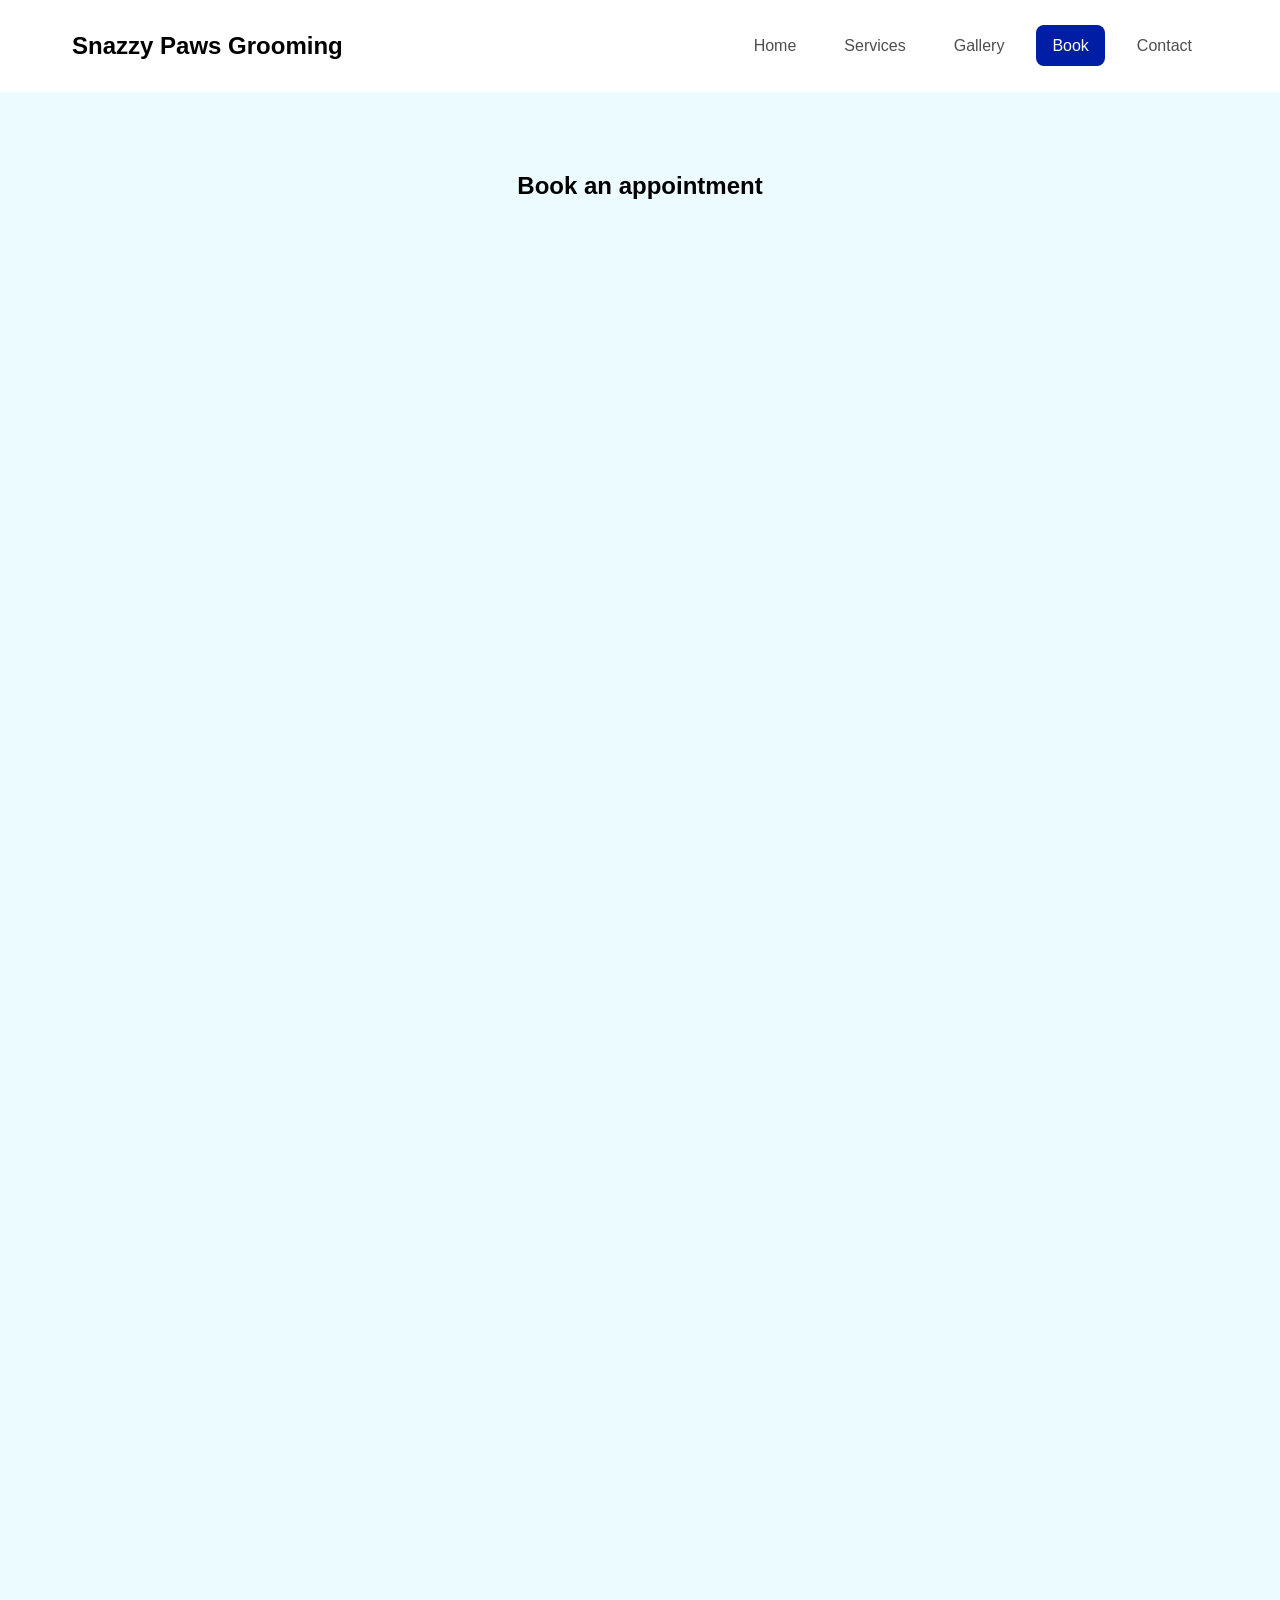
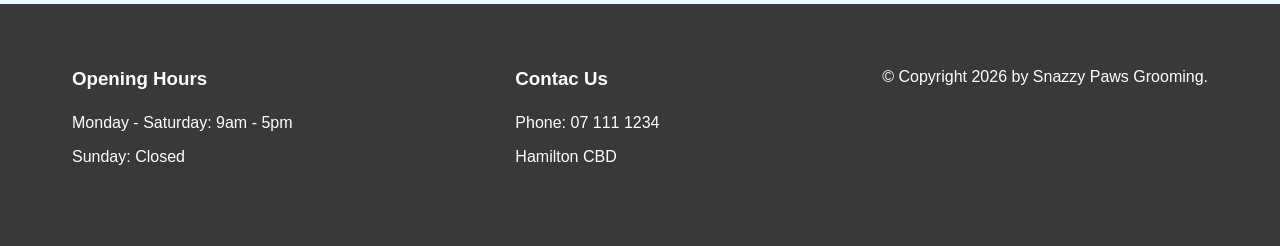
==== booking.html @ c70ac974 "initial upload" ====
<!doctype html>
<html>
  <head>
    <meta charset="utf-8" />
    <meta name="viewport" content="width=device-width, initial-scale=1" />
    <title>Book an appointment</title>
    <meta
      name="description"
      content="ook your dog's grooming appointment with Snazzy Paws Grooming."
    />
    <link rel="stylesheet" href="css/my-css.css" />
  </head>
  <body>
    <!--header-->
    <header>
      <nav class="nav">
        <div class="container">
          <!--company name-->
          <a href="index.html" class="logo">Snazzy Paws Grooming</a>
          <!--navigation menu-->
          <ul class="nav-menu">
            <li><a href="index.html">Home</a></li>
            <li><a href="services.html">Services</a></li>
            <li><a href="gallery.html">Gallery</a></li>
            <li><a href="booking.html" class="active">Book</a></li>
            <li><a href="contact.html">Contact</a></li>
          </ul>
        </div>
      </nav>
    </header>
    <!--main content-->
    <main>
      <section class="top-section">
        <div class="container">
          <h1>Book an appointment</h1>
          <div class="booking-form">
            <iframe
              src="https://docs.google.com/forms/d/e/1FAIpQLScihRfEnSFNhWQ0E757ZgEU-pZeS2STolBmIwul7D-UWzgSFw/viewform?embedded=true"
              width="100%"
              height="1300"
              frameborder="0"
              marginheight="0"
              marginwidth="0"
              >Loading…</iframe
            >
          </div>
        </div>
      </section>
    </main>

    <!--footer-->
    <footer>
      <div class="container">
        <div>
          <h3>Opening Hours</h3>
          <p>Monday - Saturday: 9am - 5pm</p>
          <p>Sunday: Closed</p>
        </div>
        <div>
          <h3>Contac Us</h3>
          <p>Phone: 07 111 1234</p>
          <p>Hamilton CBD</p>
        </div>
        <p class="copyright">&copy; Copyright 2026 by Snazzy Paws Grooming.</p>
      </div>
    </footer>
  </body>
</html>
---- css/my-css.css ----
/* global */
/* universal box sizing */
* {
  margin: 0;
  padding: 0;
  box-sizing: border-box;
}

/* set body font type */
body {
  font-family: Arial, Helvetica, sans-serif;
}

/* text position is center and set space after */
h1 {
  text-align: center;
  margin-bottom: 1.5rem;
}

/* other heading have space after */
h2,
h3,
h4,
h5,
h6 {
  margin-bottom: 1.5rem;
}

p {
  margin-bottom: 1rem;
}

/* set max size and padding around the box*/
.container {
  max-width: 1200px;
  padding: 2rem;
  margin: 0 auto;
}

/* style the top navigation bar */
.nav .container {
  display: flex;
  justify-content: space-between;
  align-items: center;
}

/* style the logo on the navigation bar */
.logo {
  text-decoration: none;
  font-size: 1.5rem;
  font-weight: bold;
  color: black;
}

/* style the navigation menu items */
.nav-menu {
  display: flex;
  gap: 1rem;
  list-style: none;
}

.nav-menu a {
  text-decoration: none;
  padding: 0.75rem 1rem;
  border-radius: 0.5rem;
  color: rgb(78, 78, 78);
}
.nav-menu a:hover,
a.active {
  background-color: #001ea5;
  color: white;
}

/* buttons */
.button {
  display: inline-block;
  padding: 1rem 5rem;
  font-size: 1rem;
  border-radius: 0.5rem;
  cursor: pointer;
  border-color: #001ea5;
  text-decoration: none;
}
.btn-cta {
  background-color: #140664;
  color: rgb(0, 0, 0);
}

/* style the call-to-action button. background is blue so font colour set to white */
.btn-booknow {
  background-color: #ffffff;
  color: #001ea5;
  border: 2px solid white;
}
.btn-booknow:hover {
  background-color: #001ea5;
  color: white;
  border-color: white;
}

/* stayling page description on each page except the main home page */
.section-description {
  font-size: 1.3rem;
  color: #555;
  text-align: center;
  margin-bottom: 2rem;
}

/* intro section on home page */
.intro {
  background-color: rgb(229, 237, 253);
  padding: 2rem 0;
}

.intro .container {
  display: flex;
  align-items: center;
  justify-content: space-between;
  gap: 2rem;
}

.right-col-photo img {
  max-width: 100%;
  height: auto;
  border-radius: 10px;
}

/* why choose us section on home page*/
.why-us {
  padding: 2rem 0;
  text-align: center;
}

.row {
  display: flex;
  justify-content: center;
  gap: 5rem;
  margin-top: 2rem;
}

/* call to action section on home page */
.call-to-action {
  background-color: #001ea5;
  color: #ffffff;
  text-align: center;
  padding: 2rem 0;
}

/* the main top section on pages other than the home page*/
.top-section {
  padding: 3rem 0;
  background-color: rgb(236, 251, 255);
}

/* service table */
.service-table {
  margin-top: 4rem;
  width: 100%;
  background-color: #fff;
  box-shadow: 0 2px 8px rgba(0, 0, 0, 0.1);
}

.service-table th {
  background-color: #273366;
  color: white;
  text-align: center;
  padding: 1rem;
}

.service-table td {
  padding: 1rem 3rem;
  border-bottom: 1px solid #bdbdbd;
  vertical-align: top;
}

/* show gallery images in grid 4x4 */
.gallery {
  display: grid;
  grid-template-columns: repeat(4, 1fr);
  gap: 10px;
}

.gallery img {
  width: 100%;
  height: auto;
  object-fit: cover;
  border-radius: 6px;
}

/* center the google form on book page*/
.booking-form {
  display: flex;
  justify-content: center;
}
/* footer */
footer {
  padding: 2rem 0;
  background-color: rgb(57, 57, 57);
  color: white;
}

footer .container {
  display: flex;
  justify-content: space-between;
  gap: 2rem;
}

/* responsive tablet size */
@media (max-width: 768px) {
  /* re-arrange navigation items to vertical column */
  .nav .container {
    flex-direction: column;
    align-items: center;
    gap: 1rem;
  }
  .nav-menu {
    flex-direction: column;
    align-items: center;
    gap: 1rem;
  }

  /* button width filled across the page */
  .button {
    width: 100%;
  }

  /* reduce the space between the table and heading  */
  .service-table {
    margin-top: 1rem;
  }

  /* reduce the space inside each cell */
  .service-table td,
  .service-table t {
    padding: 0.5rem;
  }

  /* change the footer items to vetical column */
  footer .container {
    flex-direction: column;
    text-align: center;
    gap: 1.5rem;
  }

  .row {
    flex-direction: column;
    gap: 2rem;
  }

  .gallery {
    grid-template-columns: repeat(2, 1fr);
  }

  .intro .container {
    flex-direction: column;
    text-align: center;
  }
  .right-col-photo {
    justify-content: center;
  }
}

/* responsive mobile size */
@media (max-width: 600px) {
  .gallery {
    grid-template-columns: 1fr;
  }
}
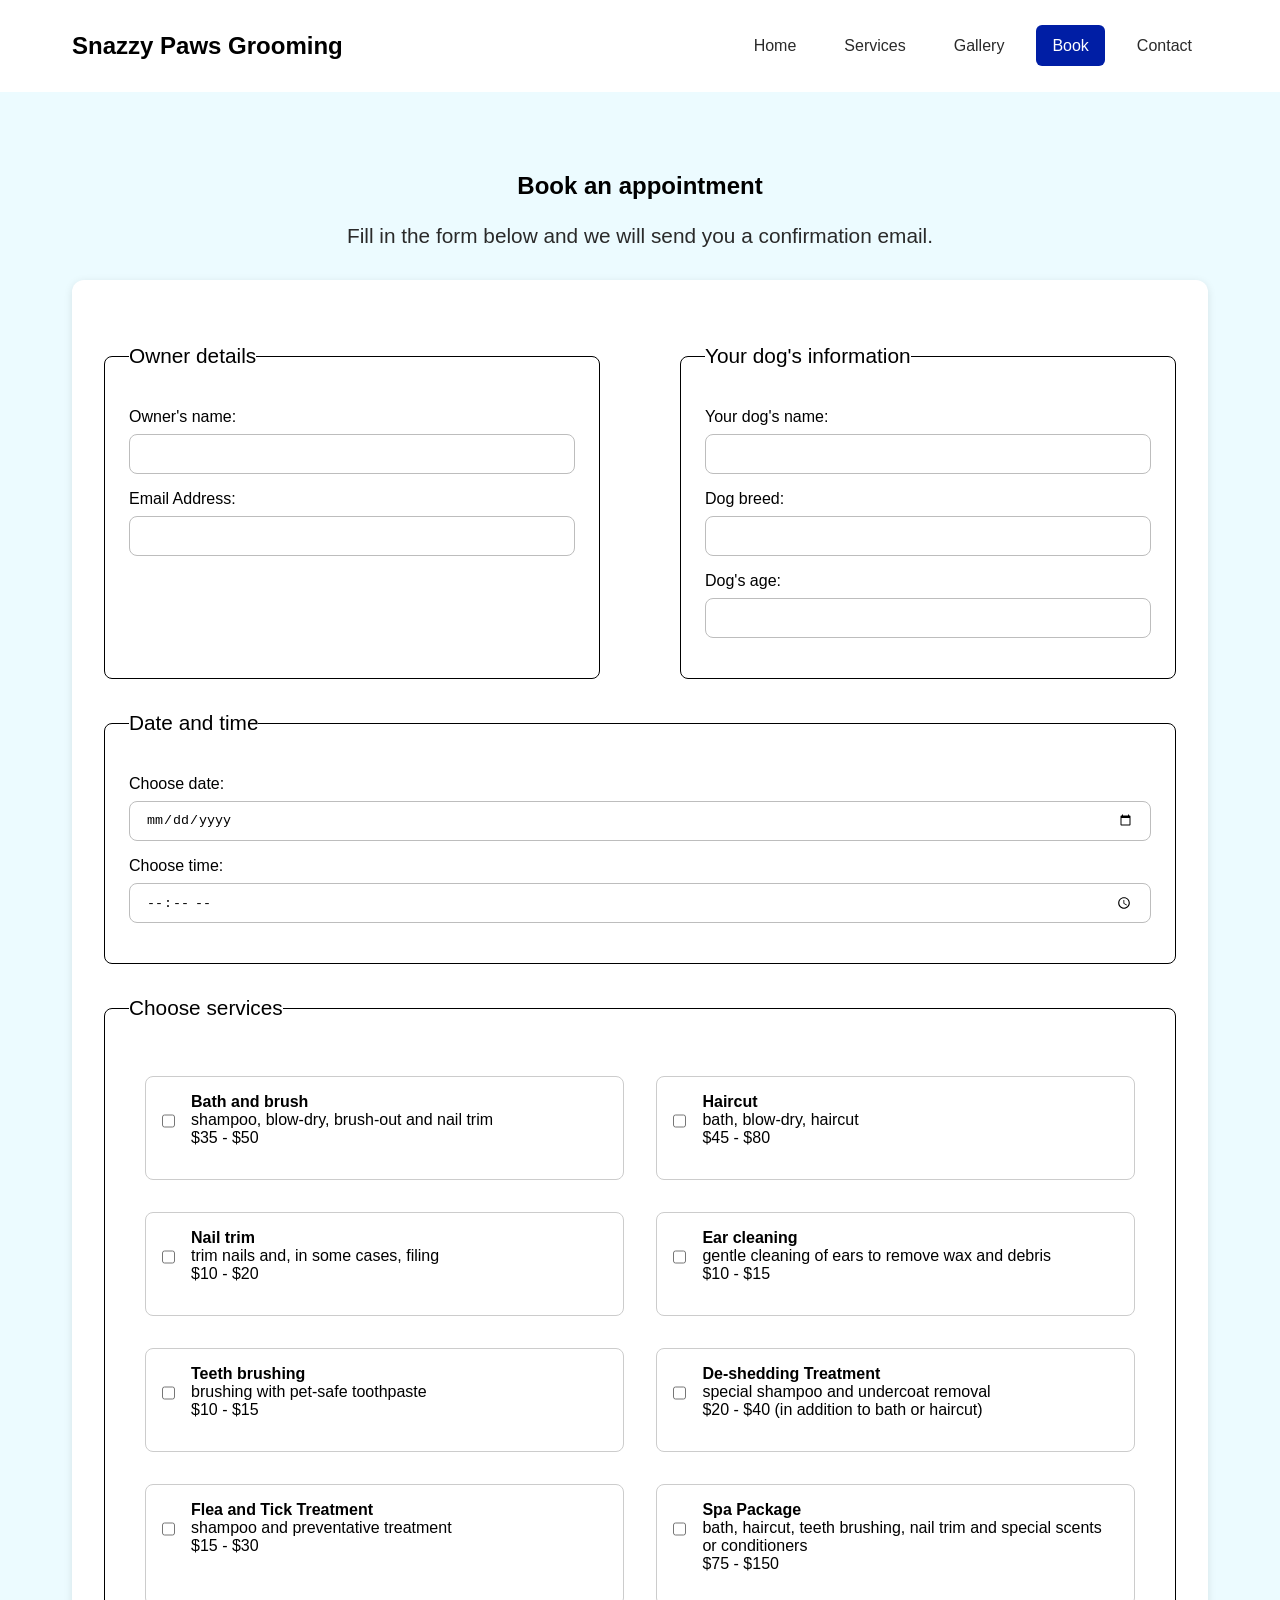
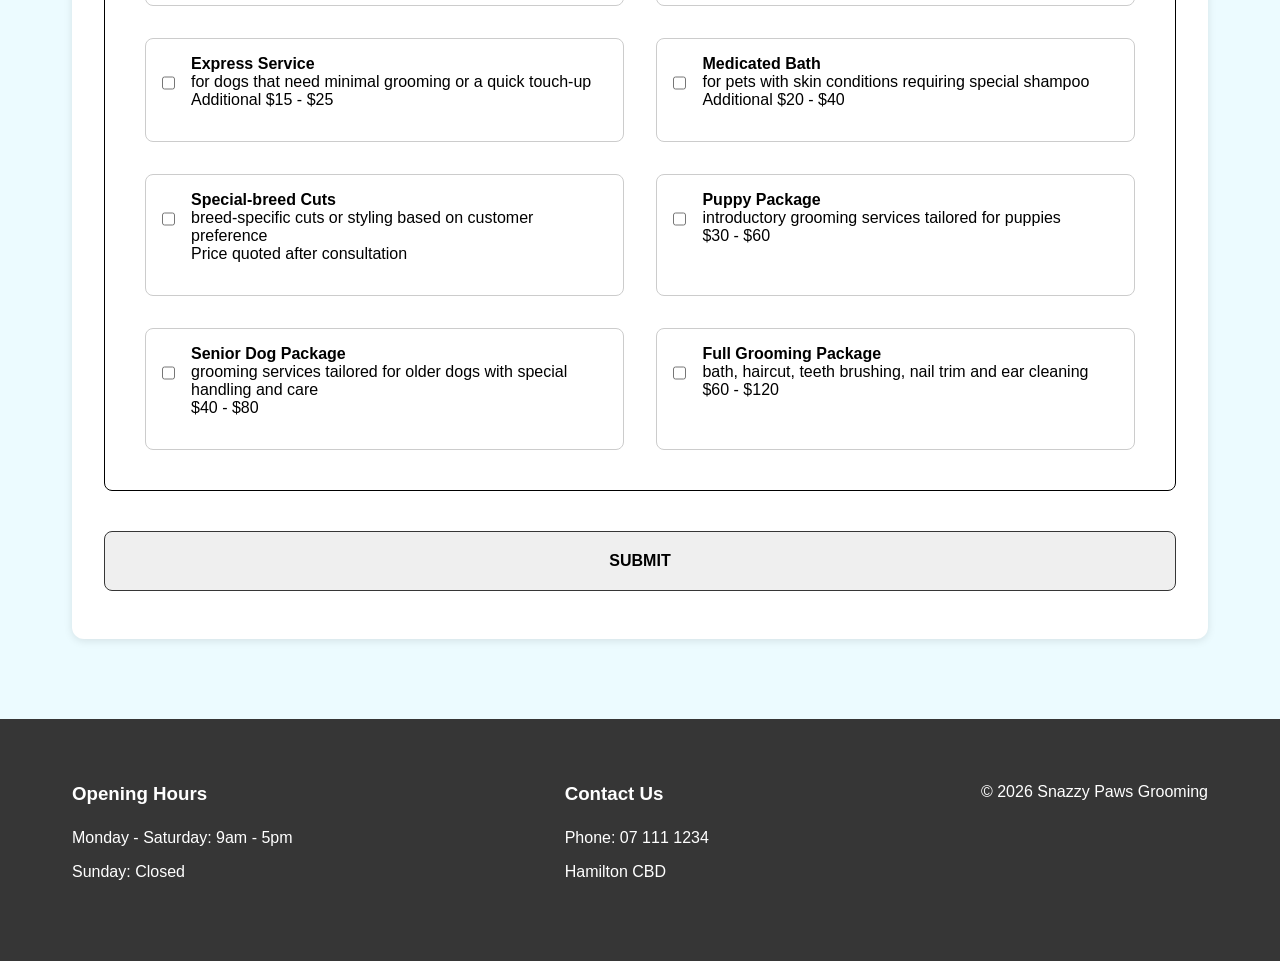
==== commit 1960e751: "Add files via upload" ====
--- a/booking.html
+++ b/booking.html
@@ -6,14 +6,14 @@
     <title>Book an appointment</title>
     <meta
       name="description"
-      content="ook your dog's grooming appointment with Snazzy Paws Grooming."
+      content="Book your dog's grooming appointment with Snazzy Paws Grooming."
     />
     <link rel="stylesheet" href="css/my-css.css" />
   </head>
   <body>
     <!--header-->
     <header>
-      <nav class="nav">
+      <nav class="nav" aria-label="top navigation">
         <div class="container">
           <!--company name-->
           <a href="index.html" class="logo">Snazzy Paws Grooming</a>
@@ -22,7 +22,9 @@
             <li><a href="index.html">Home</a></li>
             <li><a href="services.html">Services</a></li>
             <li><a href="gallery.html">Gallery</a></li>
-            <li><a href="booking.html" class="active">Book</a></li>
+            <li>
+              <a href="booking.html" class="active" aria-current="page">Book</a>
+            </li>
             <li><a href="contact.html">Contact</a></li>
           </ul>
         </div>
@@ -33,17 +35,266 @@
       <section class="top-section">
         <div class="container">
           <h1>Book an appointment</h1>
-          <div class="booking-form">
-            <iframe
-              src="https://docs.google.com/forms/d/e/1FAIpQLScihRfEnSFNhWQ0E757ZgEU-pZeS2STolBmIwul7D-UWzgSFw/viewform?embedded=true"
-              width="100%"
-              height="1300"
-              frameborder="0"
-              marginheight="0"
-              marginwidth="0"
-              >Loading…</iframe
-            >
-          </div>
+          <p class="section-description">
+            Fill in the form below and we will send you a confirmation email.
+          </p>
+          <!--booking form starts -->
+          <form class="booking-form" action="#">
+            <div class="row">
+              <!--owner details-->
+              <fieldset>
+                <legend>Owner details</legend>
+                <label for="owner-name">Owner's name:</label>
+                <input type="text" id="owner-name" name="owner-name" required />
+                <label for="email">Email Address:</label>
+                <input type="email" id="email" name="email" required />
+              </fieldset>
+
+              <!--dog details-->
+              <fieldset>
+                <legend>Your dog's information</legend>
+                <label for="dog-name">Your dog's name: </label>
+                <input type="text" id="dog-name" name="dog-name" required />
+                <label for="dog-breed">Dog breed: </label>
+                <input type="text" id="dog-breed" name="dog-breed" />
+                <label for="dog-age">Dog's age: </label>
+                <input type="number" id="dog-age" name="dog-age" min="0" />
+              </fieldset>
+            </div>
+
+            <!--date and time-->
+            <div class="row">
+              <fieldset>
+                <legend>Date and time</legend>
+                <label for="date">Choose date: </label>
+                <input type="date" id="date" name="date" />
+                <label for="time">Choose time: </label>
+                <input type="time" id="time" name="time" />
+              </fieldset>
+            </div>
+
+            <!--services-->
+            <div class="row">
+              <fieldset>
+                <legend>Choose services</legend>
+                <div class="service-items">
+                  <div class="service-item">
+                    <input
+                      type="checkbox"
+                      id="bath-and-brush"
+                      name="services"
+                      value="bath-and-brush"
+                    />
+                    <label for="bath-and-brush">
+                      <strong>Bath and brush</strong>
+                      <p>
+                        shampoo, blow-dry, brush-out and nail trim<br />$35 -
+                        $50
+                      </p>
+                    </label>
+                  </div>
+                  <div class="service-item">
+                    <input
+                      type="checkbox"
+                      id="haircut"
+                      name="services"
+                      value="haircut"
+                    />
+                    <label for="haircut">
+                      <strong>Haircut</strong>
+                      <p>bath, blow-dry, haircut <br />$45 - $80</p></label
+                    >
+                  </div>
+                  <div class="service-item">
+                    <input
+                      type="checkbox"
+                      id="nail-trim"
+                      name="services"
+                      value="nail-trim"
+                    />
+                    <label for="nail-trim">
+                      <strong>Nail trim</strong>
+                      <p>
+                        trim nails and, in some cases, filing<br />$10 - $20
+                      </p>
+                    </label>
+                  </div>
+                  <div class="service-item">
+                    <input
+                      type="checkbox"
+                      id="ear-cleaning"
+                      name="services"
+                      value="ear-cleaning"
+                    />
+                    <label for="ear-cleaning"
+                      ><strong>Ear cleaning</strong>
+                      <p>
+                        gentle cleaning of ears to remove wax and debris<br />$10
+                        - $15
+                      </p>
+                    </label>
+                  </div>
+                  <div class="service-item">
+                    <input
+                      type="checkbox"
+                      id="teeth-brushing"
+                      name="services"
+                      value="teeth-brushing"
+                    />
+                    <label for="teeth-brushing"
+                      ><strong>Teeth brushing</strong>
+                      <p>
+                        brushing with pet-safe toothpaste<br />$10 - $15
+                      </p></label
+                    >
+                  </div>
+                  <div class="service-item">
+                    <input
+                      type="checkbox"
+                      id="de-shedding"
+                      name="services"
+                      value="de-shedding"
+                    />
+                    <label for="de-shedding">
+                      <strong>De-shedding Treatment</strong>
+                      <p>
+                        special shampoo and undercoat removal
+                        <br />$20 - $40 (in addition to bath or haircut)
+                      </p>
+                    </label>
+                  </div>
+                  <div class="service-item">
+                    <input
+                      type="checkbox"
+                      id="flea-tick"
+                      name="services"
+                      value="flea-tick"
+                    />
+                    <label for="flea-tick">
+                      <strong>Flea and Tick Treatment</strong>
+                      <p>shampoo and preventative treatment <br />$15 - $30</p>
+                    </label>
+                  </div>
+                  <div class="service-item">
+                    <input
+                      type="checkbox"
+                      id="spa-package"
+                      name="services"
+                      value="spa-package"
+                    />
+                    <label for="spa-package">
+                      <strong>Spa Package</strong>
+                      <p>
+                        bath, haircut, teeth brushing, nail trim and special
+                        scents or conditioners <br />$75 - $150
+                      </p>
+                    </label>
+                  </div>
+                  <div class="service-item">
+                    <input
+                      type="checkbox"
+                      id="express-service"
+                      name="services"
+                      value="express-service"
+                    />
+                    <label for="express-service">
+                      <strong>Express Service</strong>
+                      <p>
+                        for dogs that need minimal grooming or a quick touch-up
+                        <br />Additional $15 - $25
+                      </p>
+                    </label>
+                  </div>
+                  <div class="service-item">
+                    <input
+                      type="checkbox"
+                      id="medicated-bath"
+                      name="services"
+                      value="medicated-bath"
+                    />
+                    <label for="medicated-bath">
+                      <strong>Medicated Bath</strong>
+                      <p>
+                        for pets with skin conditions requiring special shampoo
+                        <br />Additional $20 - $40
+                      </p>
+                    </label>
+                  </div>
+                  <div class="service-item">
+                    <input
+                      type="checkbox"
+                      id="special-breed-cuts"
+                      name="services"
+                      value="special-breed-cuts"
+                    />
+                    <label for="special-breed-cuts">
+                      <strong>Special-breed Cuts</strong>
+                      <p>
+                        breed-specific cuts or styling based on customer
+                        preference
+                        <br />Price quoted after consultation
+                      </p>
+                    </label>
+                  </div>
+                  <div class="service-item">
+                    <input
+                      type="checkbox"
+                      id="puppy-package"
+                      name="services"
+                      value="puppy-package"
+                    />
+                    <label for="puppy-package">
+                      <strong>Puppy Package</strong>
+                      <p>
+                        introductory grooming services tailored for puppies
+                        <br />$30 - $60
+                      </p>
+                    </label>
+                  </div>
+                  <div class="service-item">
+                    <input
+                      type="checkbox"
+                      id="senior-dog-package"
+                      name="services"
+                      value="senior-dog-package"
+                    />
+                    <label for="senior-dog-package">
+                      <strong>Senior Dog Package</strong>
+                      <p>
+                        grooming services tailored for older dogs with special
+                        handling and care
+                        <br />$40 - $80
+                      </p>
+                    </label>
+                  </div>
+                  <div class="service-item">
+                    <input
+                      type="checkbox"
+                      id="full-grooming-package"
+                      name="services"
+                      value="full-grooming-package"
+                    />
+                    <label for="full-grooming-package">
+                      <strong>Full Grooming Package</strong>
+                      <p>
+                        bath, haircut, teeth brushing, nail trim and ear
+                        cleaning
+                        <br />$60 - $120
+                      </p>
+                    </label>
+                  </div>
+                </div>
+              </fieldset>
+            </div>
+            <div class="submit">
+              <input
+                type="submit"
+                class="submit-button"
+                value="SUBMIT"
+                aria-label="Submit booking request form"
+              />
+            </div>
+          </form>
         </div>
       </section>
     </main>
@@ -57,11 +308,11 @@
           <p>Sunday: Closed</p>
         </div>
         <div>
-          <h3>Contac Us</h3>
+          <h3>Contact Us</h3>
           <p>Phone: 07 111 1234</p>
           <p>Hamilton CBD</p>
         </div>
-        <p class="copyright">&copy; Copyright 2026 by Snazzy Paws Grooming.</p>
+        <p>&copy; 2026 Snazzy Paws Grooming</p>
       </div>
     </footer>
   </body>
--- a/css/my-css.css
+++ b/css/my-css.css
@@ -6,18 +6,18 @@
   box-sizing: border-box;
 }
 
-/* set body font type */
+/* set body default font for the entire website */
 body {
   font-family: Arial, Helvetica, sans-serif;
 }
 
-/* text position is center and set space after */
+/* center page headings and add space */
 h1 {
   text-align: center;
   margin-bottom: 1.5rem;
 }
 
-/* other heading have space after */
+/* add spacing below secondary headings */
 h2,
 h3,
 h4,
@@ -30,21 +30,21 @@
   margin-bottom: 1rem;
 }
 
-/* set max size and padding around the box*/
+/* set max size for containers and add spacing below */
 .container {
   max-width: 1200px;
   padding: 2rem;
   margin: 0 auto;
 }
 
-/* style the top navigation bar */
+/* arrange the logo and navigation menu in a horizontal row */
 .nav .container {
   display: flex;
   justify-content: space-between;
   align-items: center;
 }
 
-/* style the logo on the navigation bar */
+/* style the business logo link */
 .logo {
   text-decoration: none;
   font-size: 1.5rem;
@@ -52,7 +52,7 @@
   color: black;
 }
 
-/* style the navigation menu items */
+/* display navigation links in a horizontal row */
 .nav-menu {
   display: flex;
   gap: 1rem;
@@ -62,8 +62,8 @@
 .nav-menu a {
   text-decoration: none;
   padding: 0.75rem 1rem;
-  border-radius: 0.5rem;
-  color: rgb(78, 78, 78);
+  border-radius: 6px;
+  color: #2a2a2a;
 }
 .nav-menu a:hover,
 a.active {
@@ -71,26 +71,57 @@
   color: white;
 }
 
-/* buttons */
-.button {
+/* intro section on the home page */
+.intro {
+  background-color: rgb(229, 237, 253);
+  padding: 2rem 0;
+}
+
+.intro .container {
+  display: flex;
+  align-items: center;
+  justify-content: space-between;
+}
+
+.right-col-photo img {
+  max-width: 100%;
+  height: auto;
+  border-radius: 12px;
+}
+
+/* why-choose-us section on the home page*/
+.why-us {
+  padding: 2rem 0;
+  text-align: center;
+}
+
+.row {
+  display: flex;
+  justify-content: center;
+  gap: 5rem;
+  margin-top: 2rem;
+}
+
+/* call to action section on the home page */
+.call-to-action {
+  background-color: #001ea5;
+  color: #ffffff;
+  text-align: center;
+  padding: 2rem 0;
+}
+
+/* style the call-to-action button */
+.btn-booknow {
   display: inline-block;
   padding: 1rem 5rem;
   font-size: 1rem;
-  border-radius: 0.5rem;
+  border-radius: 12px;
   cursor: pointer;
-  border-color: #001ea5;
-  text-decoration: none;
-}
-.btn-cta {
-  background-color: #140664;
-  color: rgb(0, 0, 0);
-}
-
-/* style the call-to-action button. background is blue so font colour set to white */
-.btn-booknow {
   background-color: #ffffff;
   color: #001ea5;
   border: 2px solid white;
+  text-decoration: none;
+  font-weight: 600;
 }
 .btn-booknow:hover {
   background-color: #001ea5;
@@ -98,61 +129,21 @@
   border-color: white;
 }
 
-/* stayling page description on each page except the main home page */
-.section-description {
-  font-size: 1.3rem;
-  color: #555;
-  text-align: center;
-  margin-bottom: 2rem;
-}
-
-/* intro section on home page */
-.intro {
-  background-color: rgb(229, 237, 253);
-  padding: 2rem 0;
-}
-
-.intro .container {
-  display: flex;
-  align-items: center;
-  justify-content: space-between;
-  gap: 2rem;
-}
-
-.right-col-photo img {
-  max-width: 100%;
-  height: auto;
-  border-radius: 10px;
-}
-
-/* why choose us section on home page*/
-.why-us {
-  padding: 2rem 0;
-  text-align: center;
-}
-
-.row {
-  display: flex;
-  justify-content: center;
-  gap: 5rem;
-  margin-top: 2rem;
-}
-
-/* call to action section on home page */
-.call-to-action {
-  background-color: #001ea5;
-  color: #ffffff;
-  text-align: center;
-  padding: 2rem 0;
-}
-
-/* the main top section on pages other than the home page*/
+/* page header section on pages */
 .top-section {
   padding: 3rem 0;
   background-color: rgb(236, 251, 255);
 }
 
-/* service table */
+/* style page descriptions below the page headings */
+.section-description {
+  font-size: 1.3rem;
+  color: #2a2a2a;
+  text-align: center;
+  margin-bottom: 2rem;
+}
+
+/* styling service and pricing table on the service page */
 .service-table {
   margin-top: 4rem;
   width: 100%;
@@ -173,10 +164,10 @@
   vertical-align: top;
 }
 
-/* show gallery images in grid 4x4 */
+/* show gallery images in a 4 column grid on the gallery page */
 .gallery {
   display: grid;
-  grid-template-columns: repeat(4, 1fr);
+  grid-template-columns: auto auto auto auto;
   gap: 10px;
 }
 
@@ -187,82 +178,187 @@
   border-radius: 6px;
 }
 
-/* center the google form on book page*/
+/* layout used for the contact form and google map on the contact page */
+.column {
+  width: 100%;
+}
+
+/* booking form on the booking page */
 .booking-form {
-  display: flex;
-  justify-content: center;
-}
-/* footer */
+  padding: 2rem;
+  background-color: #fff;
+  box-shadow: 0 2px 8px rgba(0, 0, 0, 0.1);
+  border-radius: 12px;
+}
+
+.booking-form legend {
+  margin-bottom: 1rem;
+  font-size: 1.3rem;
+}
+
+.booking-form fieldset {
+  border: 1px solid;
+  padding: 1.5rem;
+  border-radius: 8px;
+  width: 100%;
+}
+
+.booking-form label {
+  display: block;
+}
+
+/* style text inputs and form controls */
+.booking-form input {
+  width: 100%;
+  height: 40px;
+  margin: 0.5rem 0 1rem 0;
+  border-radius: 8px;
+  border: 1px solid #bdbdbd;
+  padding: 0 1rem;
+}
+
+/* display service items in a two column grid in the booking form */
+.service-items {
+  display: grid;
+  grid-template-columns: auto auto;
+}
+
+/* booking form - individual service card */
+.service-item {
+  display: flex;
+  gap: 1rem;
+  align-items: flex-start;
+  border: 1px solid #ccc;
+  border-radius: 8px;
+  padding: 1rem;
+  margin: 1rem;
+}
+
+/* booking form checkbox - prevent from stretching to full width*/
+.service-item input {
+  width: auto;
+}
+
+/* contact form - comment box styling */
+textarea {
+  width: 100%;
+  height: 120px;
+  border-radius: 8px;
+  border-color: #bdbdbd;
+}
+
+/* add spacing above the submit button */
+.submit {
+  margin-top: 2rem;
+}
+
+/* override default input styling for the submit button */
+.booking-form .submit-button {
+  height: 60px;
+  border-radius: 8px;
+  border: solid 1px #363636;
+  font-size: 1rem;
+  font-weight: 600;
+  cursor: pointer;
+}
+
+.submit-button:hover {
+  background-color: #140664;
+  color: #ffffff;
+}
+
+/* footer across all pages */
 footer {
   padding: 2rem 0;
-  background-color: rgb(57, 57, 57);
+  background-color: #363636;
   color: white;
 }
 
 footer .container {
   display: flex;
   justify-content: space-between;
-  gap: 2rem;
-}
-
-/* responsive tablet size */
+}
+
+/* tablet size layout */
 @media (max-width: 768px) {
-  /* re-arrange navigation items to vertical column */
+  /* re-arrange logo and navigation vertically */
   .nav .container {
     flex-direction: column;
     align-items: center;
-    gap: 1rem;
-  }
+    gap: 3rem;
+  }
+
+  /* reduce spacing between navigation items */
   .nav-menu {
-    flex-direction: column;
-    align-items: center;
-    gap: 1rem;
-  }
-
-  /* button width filled across the page */
-  .button {
+    gap: 0.5rem;
+  }
+
+  /* make booknow button span across the screen */
+  .btn-booknow {
     width: 100%;
   }
 
-  /* reduce the space between the table and heading  */
+  /* reduce the space above the services table  */
   .service-table {
     margin-top: 1rem;
   }
 
-  /* reduce the space inside each cell */
+  /* reduce table cell padding on smaller screens */
   .service-table td,
-  .service-table t {
+  .service-table th {
     padding: 0.5rem;
   }
 
-  /* change the footer items to vetical column */
+  /* stack row content vertically */
+  .row {
+    flex-direction: column;
+    gap: 2rem;
+  }
+
+  /* display gallery images in two columns */
+  .gallery {
+    grid-template-columns: auto auto;
+  }
+
+  /* stack intro content vertically */
+  .intro .container {
+    flex-direction: column;
+    text-align: center;
+  }
+
+  /* reduce form padding */
+  .booking-form {
+    padding: 1rem;
+  }
+  /* stack footer content vertically */
   footer .container {
     flex-direction: column;
     text-align: center;
     gap: 1.5rem;
   }
-
-  .row {
-    flex-direction: column;
-    gap: 2rem;
-  }
-
+}
+
+/* movile layout */
+@media (max-width: 600px) {
+  /* diplay navigation links as a vertical menu */
+  .nav-menu {
+    flex-direction: column;
+    align-items: center;
+    gap: 1.5rem;
+  }
+
+  /* reduce container padding to maximise screen space */
+  .top-section .container {
+    padding: 0.5rem;
+  }
+
+  /* display gallery images in a single column */
   .gallery {
-    grid-template-columns: repeat(2, 1fr);
-  }
-
-  .intro .container {
-    flex-direction: column;
-    text-align: center;
-  }
-  .right-col-photo {
-    justify-content: center;
-  }
-}
-
-/* responsive mobile size */
-@media (max-width: 600px) {
-  .gallery {
-    grid-template-columns: 1fr;
-  }
-}
+    grid-template-columns: auto;
+  }
+
+  /* booking form - display service cards in a single column */
+  .service-items {
+    grid-template-columns: auto;
+  }
+}
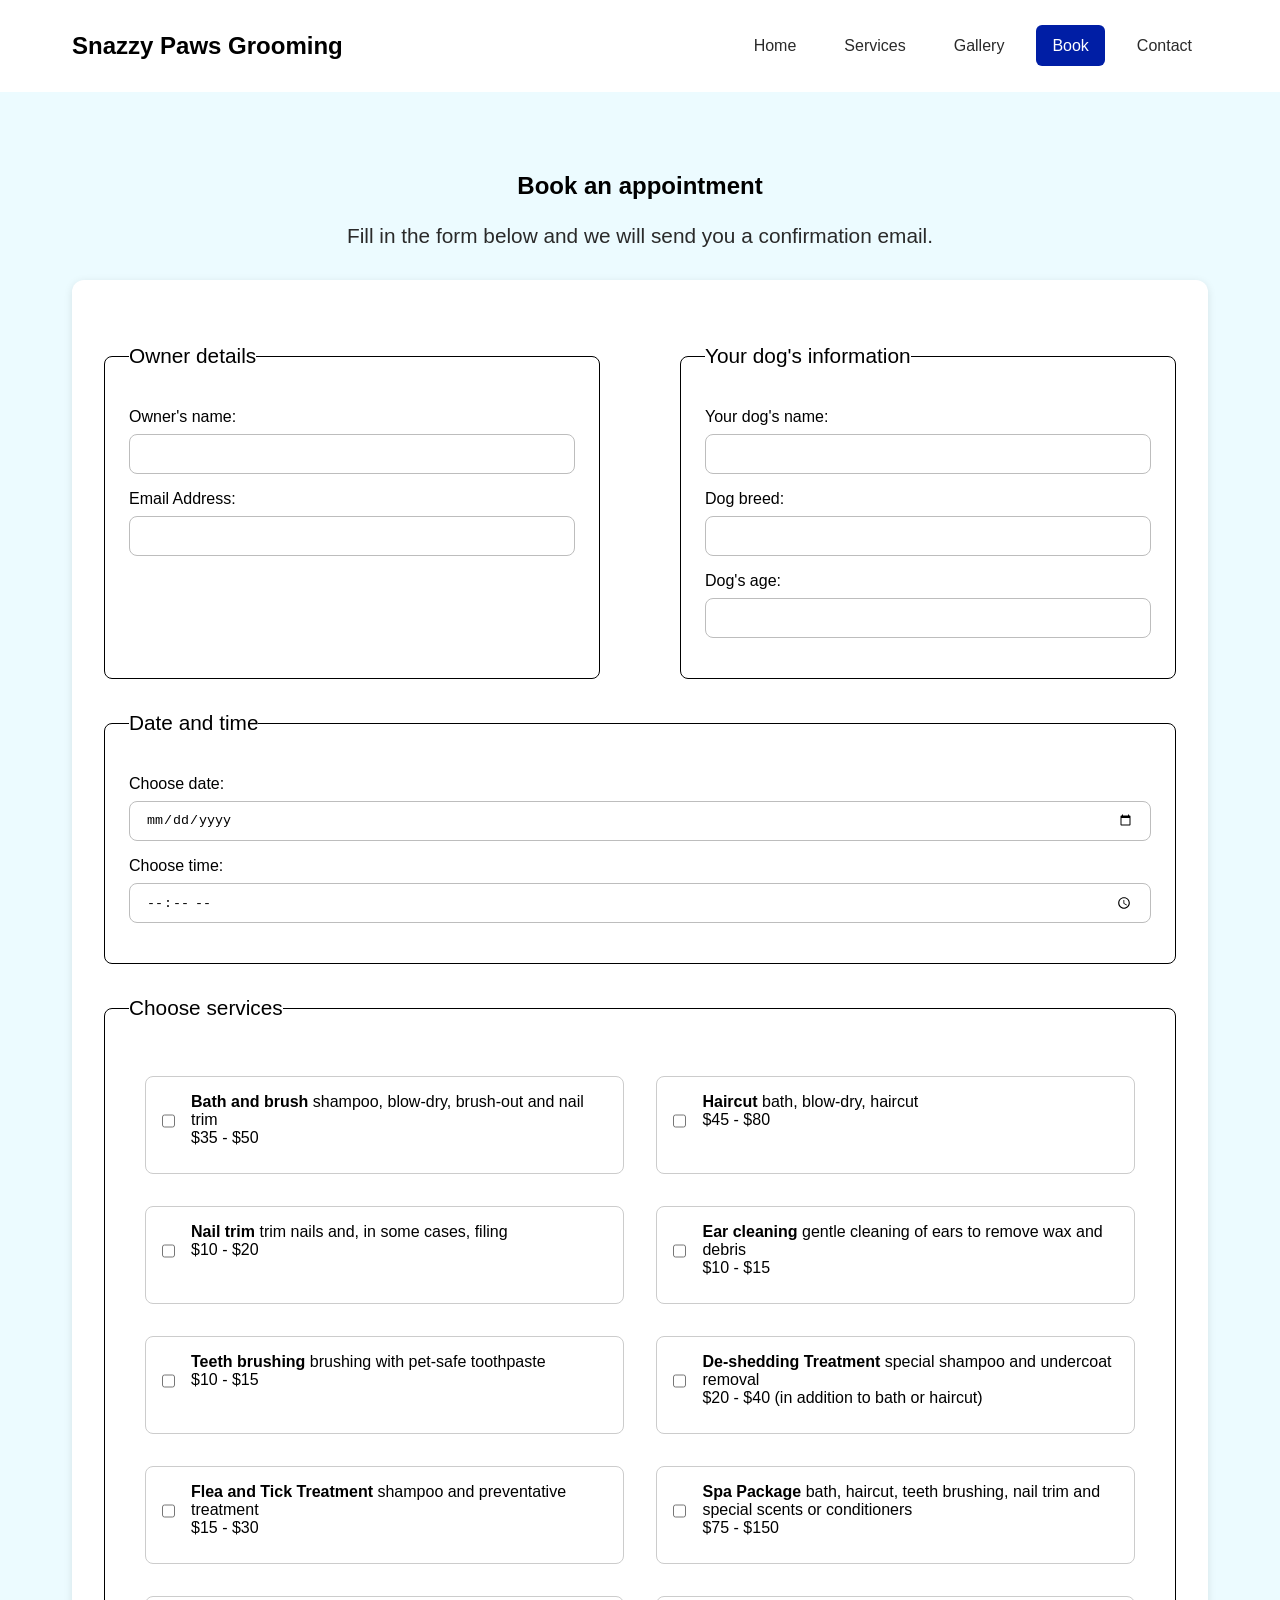
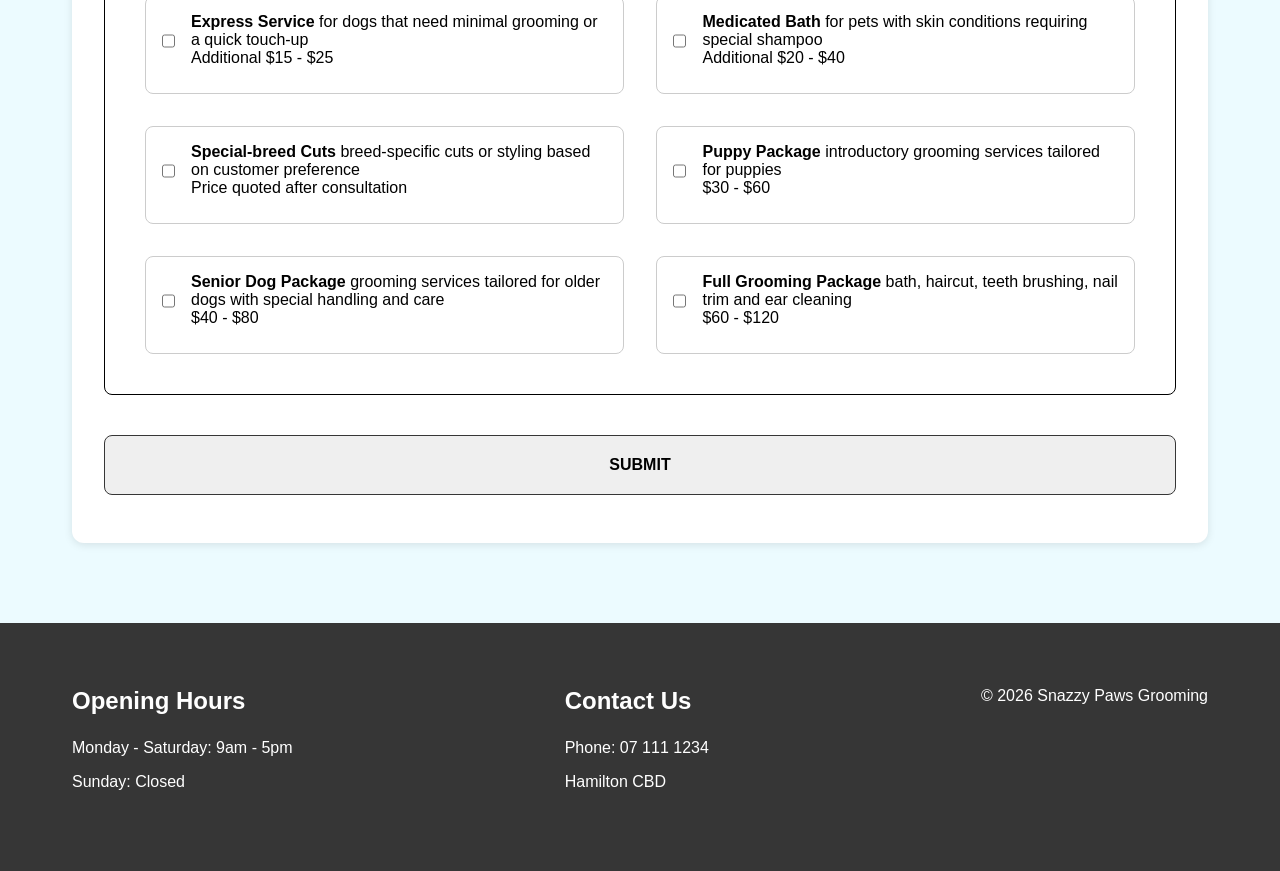
==== commit eddaa9f9: "Add files via upload html updated" ====
--- a/booking.html
+++ b/booking.html
@@ -1,319 +1,242 @@
 <!doctype html>
-<html>
-  <head>
-    <meta charset="utf-8" />
-    <meta name="viewport" content="width=device-width, initial-scale=1" />
-    <title>Book an appointment</title>
-    <meta
-      name="description"
-      content="Book your dog's grooming appointment with Snazzy Paws Grooming."
-    />
-    <link rel="stylesheet" href="css/my-css.css" />
-  </head>
-  <body>
-    <!--header-->
-    <header>
-      <nav class="nav" aria-label="top navigation">
-        <div class="container">
-          <!--company name-->
-          <a href="index.html" class="logo">Snazzy Paws Grooming</a>
-          <!--navigation menu-->
-          <ul class="nav-menu">
-            <li><a href="index.html">Home</a></li>
-            <li><a href="services.html">Services</a></li>
-            <li><a href="gallery.html">Gallery</a></li>
-            <li>
-              <a href="booking.html" class="active" aria-current="page">Book</a>
-            </li>
-            <li><a href="contact.html">Contact</a></li>
-          </ul>
-        </div>
-      </nav>
-    </header>
-    <!--main content-->
-    <main>
-      <section class="top-section">
-        <div class="container">
-          <h1>Book an appointment</h1>
-          <p class="section-description">
-            Fill in the form below and we will send you a confirmation email.
-          </p>
-          <!--booking form starts -->
-          <form class="booking-form" action="#">
-            <div class="row">
-              <!--owner details-->
-              <fieldset>
-                <legend>Owner details</legend>
-                <label for="owner-name">Owner's name:</label>
-                <input type="text" id="owner-name" name="owner-name" required />
-                <label for="email">Email Address:</label>
-                <input type="email" id="email" name="email" required />
-              </fieldset>
-
-              <!--dog details-->
-              <fieldset>
-                <legend>Your dog's information</legend>
-                <label for="dog-name">Your dog's name: </label>
-                <input type="text" id="dog-name" name="dog-name" required />
-                <label for="dog-breed">Dog breed: </label>
-                <input type="text" id="dog-breed" name="dog-breed" />
-                <label for="dog-age">Dog's age: </label>
-                <input type="number" id="dog-age" name="dog-age" min="0" />
-              </fieldset>
-            </div>
-
-            <!--date and time-->
-            <div class="row">
-              <fieldset>
-                <legend>Date and time</legend>
-                <label for="date">Choose date: </label>
-                <input type="date" id="date" name="date" />
-                <label for="time">Choose time: </label>
-                <input type="time" id="time" name="time" />
-              </fieldset>
-            </div>
-
-            <!--services-->
-            <div class="row">
-              <fieldset>
-                <legend>Choose services</legend>
-                <div class="service-items">
-                  <div class="service-item">
-                    <input
-                      type="checkbox"
-                      id="bath-and-brush"
-                      name="services"
-                      value="bath-and-brush"
-                    />
-                    <label for="bath-and-brush">
-                      <strong>Bath and brush</strong>
-                      <p>
-                        shampoo, blow-dry, brush-out and nail trim<br />$35 -
-                        $50
-                      </p>
-                    </label>
-                  </div>
-                  <div class="service-item">
-                    <input
-                      type="checkbox"
-                      id="haircut"
-                      name="services"
-                      value="haircut"
-                    />
-                    <label for="haircut">
-                      <strong>Haircut</strong>
-                      <p>bath, blow-dry, haircut <br />$45 - $80</p></label
-                    >
-                  </div>
-                  <div class="service-item">
-                    <input
-                      type="checkbox"
-                      id="nail-trim"
-                      name="services"
-                      value="nail-trim"
-                    />
-                    <label for="nail-trim">
-                      <strong>Nail trim</strong>
-                      <p>
-                        trim nails and, in some cases, filing<br />$10 - $20
-                      </p>
-                    </label>
-                  </div>
-                  <div class="service-item">
-                    <input
-                      type="checkbox"
-                      id="ear-cleaning"
-                      name="services"
-                      value="ear-cleaning"
-                    />
-                    <label for="ear-cleaning"
-                      ><strong>Ear cleaning</strong>
-                      <p>
-                        gentle cleaning of ears to remove wax and debris<br />$10
-                        - $15
-                      </p>
-                    </label>
-                  </div>
-                  <div class="service-item">
-                    <input
-                      type="checkbox"
-                      id="teeth-brushing"
-                      name="services"
-                      value="teeth-brushing"
-                    />
-                    <label for="teeth-brushing"
-                      ><strong>Teeth brushing</strong>
-                      <p>
-                        brushing with pet-safe toothpaste<br />$10 - $15
-                      </p></label
-                    >
-                  </div>
-                  <div class="service-item">
-                    <input
-                      type="checkbox"
-                      id="de-shedding"
-                      name="services"
-                      value="de-shedding"
-                    />
-                    <label for="de-shedding">
-                      <strong>De-shedding Treatment</strong>
-                      <p>
-                        special shampoo and undercoat removal
-                        <br />$20 - $40 (in addition to bath or haircut)
-                      </p>
-                    </label>
-                  </div>
-                  <div class="service-item">
-                    <input
-                      type="checkbox"
-                      id="flea-tick"
-                      name="services"
-                      value="flea-tick"
-                    />
-                    <label for="flea-tick">
-                      <strong>Flea and Tick Treatment</strong>
-                      <p>shampoo and preventative treatment <br />$15 - $30</p>
-                    </label>
-                  </div>
-                  <div class="service-item">
-                    <input
-                      type="checkbox"
-                      id="spa-package"
-                      name="services"
-                      value="spa-package"
-                    />
-                    <label for="spa-package">
-                      <strong>Spa Package</strong>
-                      <p>
-                        bath, haircut, teeth brushing, nail trim and special
-                        scents or conditioners <br />$75 - $150
-                      </p>
-                    </label>
-                  </div>
-                  <div class="service-item">
-                    <input
-                      type="checkbox"
-                      id="express-service"
-                      name="services"
-                      value="express-service"
-                    />
-                    <label for="express-service">
-                      <strong>Express Service</strong>
-                      <p>
-                        for dogs that need minimal grooming or a quick touch-up
-                        <br />Additional $15 - $25
-                      </p>
-                    </label>
-                  </div>
-                  <div class="service-item">
-                    <input
-                      type="checkbox"
-                      id="medicated-bath"
-                      name="services"
-                      value="medicated-bath"
-                    />
-                    <label for="medicated-bath">
-                      <strong>Medicated Bath</strong>
-                      <p>
-                        for pets with skin conditions requiring special shampoo
-                        <br />Additional $20 - $40
-                      </p>
-                    </label>
-                  </div>
-                  <div class="service-item">
-                    <input
-                      type="checkbox"
-                      id="special-breed-cuts"
-                      name="services"
-                      value="special-breed-cuts"
-                    />
-                    <label for="special-breed-cuts">
-                      <strong>Special-breed Cuts</strong>
-                      <p>
-                        breed-specific cuts or styling based on customer
-                        preference
-                        <br />Price quoted after consultation
-                      </p>
-                    </label>
-                  </div>
-                  <div class="service-item">
-                    <input
-                      type="checkbox"
-                      id="puppy-package"
-                      name="services"
-                      value="puppy-package"
-                    />
-                    <label for="puppy-package">
-                      <strong>Puppy Package</strong>
-                      <p>
-                        introductory grooming services tailored for puppies
-                        <br />$30 - $60
-                      </p>
-                    </label>
-                  </div>
-                  <div class="service-item">
-                    <input
-                      type="checkbox"
-                      id="senior-dog-package"
-                      name="services"
-                      value="senior-dog-package"
-                    />
-                    <label for="senior-dog-package">
-                      <strong>Senior Dog Package</strong>
-                      <p>
-                        grooming services tailored for older dogs with special
-                        handling and care
-                        <br />$40 - $80
-                      </p>
-                    </label>
-                  </div>
-                  <div class="service-item">
-                    <input
-                      type="checkbox"
-                      id="full-grooming-package"
-                      name="services"
-                      value="full-grooming-package"
-                    />
-                    <label for="full-grooming-package">
-                      <strong>Full Grooming Package</strong>
-                      <p>
-                        bath, haircut, teeth brushing, nail trim and ear
-                        cleaning
-                        <br />$60 - $120
-                      </p>
-                    </label>
-                  </div>
-                </div>
-              </fieldset>
-            </div>
-            <div class="submit">
-              <input
-                type="submit"
-                class="submit-button"
-                value="SUBMIT"
-                aria-label="Submit booking request form"
-              />
-            </div>
-          </form>
-        </div>
-      </section>
-    </main>
-
-    <!--footer-->
-    <footer>
+<html lang="en">
+
+<head>
+  <meta charset="utf-8">
+  <meta name="viewport" content="width=device-width, initial-scale=1">
+  <title>Book an appointment</title>
+  <meta name="description" content="Book your dog's grooming appointment with Snazzy Paws Grooming.">
+  <link rel="stylesheet" href="css/my-css.css">
+</head>
+
+<body>
+  <!--header-->
+  <header>
+    <nav class="nav" aria-label="top navigation">
       <div class="container">
-        <div>
-          <h3>Opening Hours</h3>
-          <p>Monday - Saturday: 9am - 5pm</p>
-          <p>Sunday: Closed</p>
-        </div>
-        <div>
-          <h3>Contact Us</h3>
-          <p>Phone: 07 111 1234</p>
-          <p>Hamilton CBD</p>
-        </div>
-        <p>&copy; 2026 Snazzy Paws Grooming</p>
-      </div>
-    </footer>
-  </body>
-</html>
+        <!--company name-->
+        <a href="index.html" class="logo">Snazzy Paws Grooming</a>
+        <!--navigation menu-->
+        <ul class="nav-menu">
+          <li><a href="index.html">Home</a></li>
+          <li><a href="services.html">Services</a></li>
+          <li><a href="gallery.html">Gallery</a></li>
+          <li>
+            <a href="booking.html" class="active" aria-current="page">Book</a>
+          </li>
+          <li><a href="contact.html">Contact</a></li>
+        </ul>
+      </div>
+    </nav>
+  </header>
+  <!--main content-->
+  <main>
+    <section class="top-section">
+      <div class="container">
+        <h1>Book an appointment</h1>
+        <p class="section-description">
+          Fill in the form below and we will send you a confirmation email.
+        </p>
+        <!--booking form starts -->
+        <form class="booking-form" action="#">
+          <div class="row">
+            <!--owner details-->
+            <fieldset>
+              <legend>Owner details</legend>
+              <label for="owner-name">Owner's name:</label>
+              <input type="text" id="owner-name" name="owner-name" required>
+              <label for="email">Email Address:</label>
+              <input type="email" id="email" name="email" required>
+            </fieldset>
+
+            <!--dog details-->
+            <fieldset>
+              <legend>Your dog's information</legend>
+              <label for="dog-name">Your dog's name: </label>
+              <input type="text" id="dog-name" name="dog-name" required>
+              <label for="dog-breed">Dog breed: </label>
+              <input type="text" id="dog-breed" name="dog-breed">
+              <label for="dog-age">Dog's age: </label>
+              <input type="number" id="dog-age" name="dog-age" min="0">
+            </fieldset>
+          </div>
+
+          <!--date and time-->
+          <div class="row">
+            <fieldset>
+              <legend>Date and time</legend>
+              <label for="date">Choose date: </label>
+              <input type="date" id="date" name="date">
+              <label for="time">Choose time: </label>
+              <input type="time" id="time" name="time">
+            </fieldset>
+          </div>
+
+          <!--services-->
+          <div class="row">
+            <fieldset>
+              <legend>Choose services</legend>
+              <div class="service-items">
+                <div class="service-item">
+                  <input type="checkbox" id="bath-and-brush" name="services" value="bath-and-brush">
+                  <label for="bath-and-brush">
+                    <strong>Bath and brush</strong>
+                    <span>
+                      shampoo, blow-dry, brush-out and nail trim<br>$35 -
+                      $50
+                    </span>
+                  </label>
+                </div>
+                <div class="service-item">
+                  <input type="checkbox" id="haircut" name="services" value="haircut">
+                  <label for="haircut">
+                    <strong>Haircut</strong>
+                    <span>bath, blow-dry, haircut <br>$45 - $80</span>
+                  </label>
+                </div>
+                <div class="service-item">
+                  <input type="checkbox" id="nail-trim" name="services" value="nail-trim">
+                  <label for="nail-trim">
+                    <strong>Nail trim</strong>
+                    <span>
+                      trim nails and, in some cases, filing<br>$10 - $20
+                    </span>
+                  </label>
+                </div>
+                <div class="service-item">
+                  <input type="checkbox" id="ear-cleaning" name="services" value="ear-cleaning">
+                  <label for="ear-cleaning"><strong>Ear cleaning</strong>
+                    <span>
+                      gentle cleaning of ears to remove wax and debris<br>$10
+                      - $15
+                    </span>
+                  </label>
+                </div>
+                <div class="service-item">
+                  <input type="checkbox" id="teeth-brushing" name="services" value="teeth-brushing">
+                  <label for="teeth-brushing"><strong>Teeth brushing</strong>
+                    <span>
+                      brushing with pet-safe toothpaste<br>$10 - $15
+                    </span>
+                  </label>
+                </div>
+                <div class="service-item">
+                  <input type="checkbox" id="de-shedding" name="services" value="de-shedding">
+                  <label for="de-shedding">
+                    <strong>De-shedding Treatment</strong>
+                    <span>
+                      special shampoo and undercoat removal
+                      <br>$20 - $40 (in addition to bath or haircut)
+                    </span>
+                  </label>
+                </div>
+                <div class="service-item">
+                  <input type="checkbox" id="flea-tick" name="services" value="flea-tick">
+                  <label for="flea-tick">
+                    <strong>Flea and Tick Treatment</strong>
+                    <span>shampoo and preventative treatment <br>$15 - $30</span>
+                  </label>
+                </div>
+                <div class="service-item">
+                  <input type="checkbox" id="spa-package" name="services" value="spa-package">
+                  <label for="spa-package">
+                    <strong>Spa Package</strong>
+                    <span>
+                      bath, haircut, teeth brushing, nail trim and special
+                      scents or conditioners <br>$75 - $150
+                    </span>
+                  </label>
+                </div>
+                <div class="service-item">
+                  <input type="checkbox" id="express-service" name="services" value="express-service">
+                  <label for="express-service">
+                    <strong>Express Service</strong>
+                    <span>
+                      for dogs that need minimal grooming or a quick touch-up
+                      <br>Additional $15 - $25
+                    </span>
+                  </label>
+                </div>
+                <div class="service-item">
+                  <input type="checkbox" id="medicated-bath" name="services" value="medicated-bath">
+                  <label for="medicated-bath">
+                    <strong>Medicated Bath</strong>
+                    <span>
+                      for pets with skin conditions requiring special shampoo
+                      <br>Additional $20 - $40
+                    </span>
+                  </label>
+                </div>
+                <div class="service-item">
+                  <input type="checkbox" id="special-breed-cuts" name="services" value="special-breed-cuts">
+                  <label for="special-breed-cuts">
+                    <strong>Special-breed Cuts</strong>
+                    <span>
+                      breed-specific cuts or styling based on customer
+                      preference
+                      <br>Price quoted after consultation
+                    </span>
+                  </label>
+                </div>
+                <div class="service-item">
+                  <input type="checkbox" id="puppy-package" name="services" value="puppy-package">
+                  <label for="puppy-package">
+                    <strong>Puppy Package</strong>
+                    <span>
+                      introductory grooming services tailored for puppies
+                      <br>$30 - $60
+                    </span>
+                  </label>
+                </div>
+                <div class="service-item">
+                  <input type="checkbox" id="senior-dog-package" name="services" value="senior-dog-package">
+                  <label for="senior-dog-package">
+                    <strong>Senior Dog Package</strong>
+                    <span>
+                      grooming services tailored for older dogs with special
+                      handling and care
+                      <br>$40 - $80
+                    </span>
+                  </label>
+                </div>
+                <div class="service-item">
+                  <input type="checkbox" id="full-grooming-package" name="services" value="full-grooming-package">
+                  <label for="full-grooming-package">
+                    <strong>Full Grooming Package</strong>
+                    <span>
+                      bath, haircut, teeth brushing, nail trim and ear
+                      cleaning
+                      <br>$60 - $120
+                    </span>
+                  </label>
+                </div>
+              </div>
+            </fieldset>
+          </div>
+          <div class="submit">
+            <input type="submit" class="submit-button" value="SUBMIT" aria-label="Submit booking request form">
+          </div>
+        </form>
+      </div>
+    </section>
+  </main>
+
+  <!--footer-->
+  <footer>
+    <div class="container">
+      <div>
+        <h2>Opening Hours</h2>
+        <p>Monday - Saturday: 9am - 5pm</p>
+        <p>Sunday: Closed</p>
+      </div>
+      <div>
+        <h2>Contact Us</h2>
+        <p>Phone: 07 111 1234</p>
+        <p>Hamilton CBD</p>
+      </div>
+      <p>&copy; 2026 Snazzy Paws Grooming</p>
+    </div>
+  </footer>
+</body>
+
+</html>
